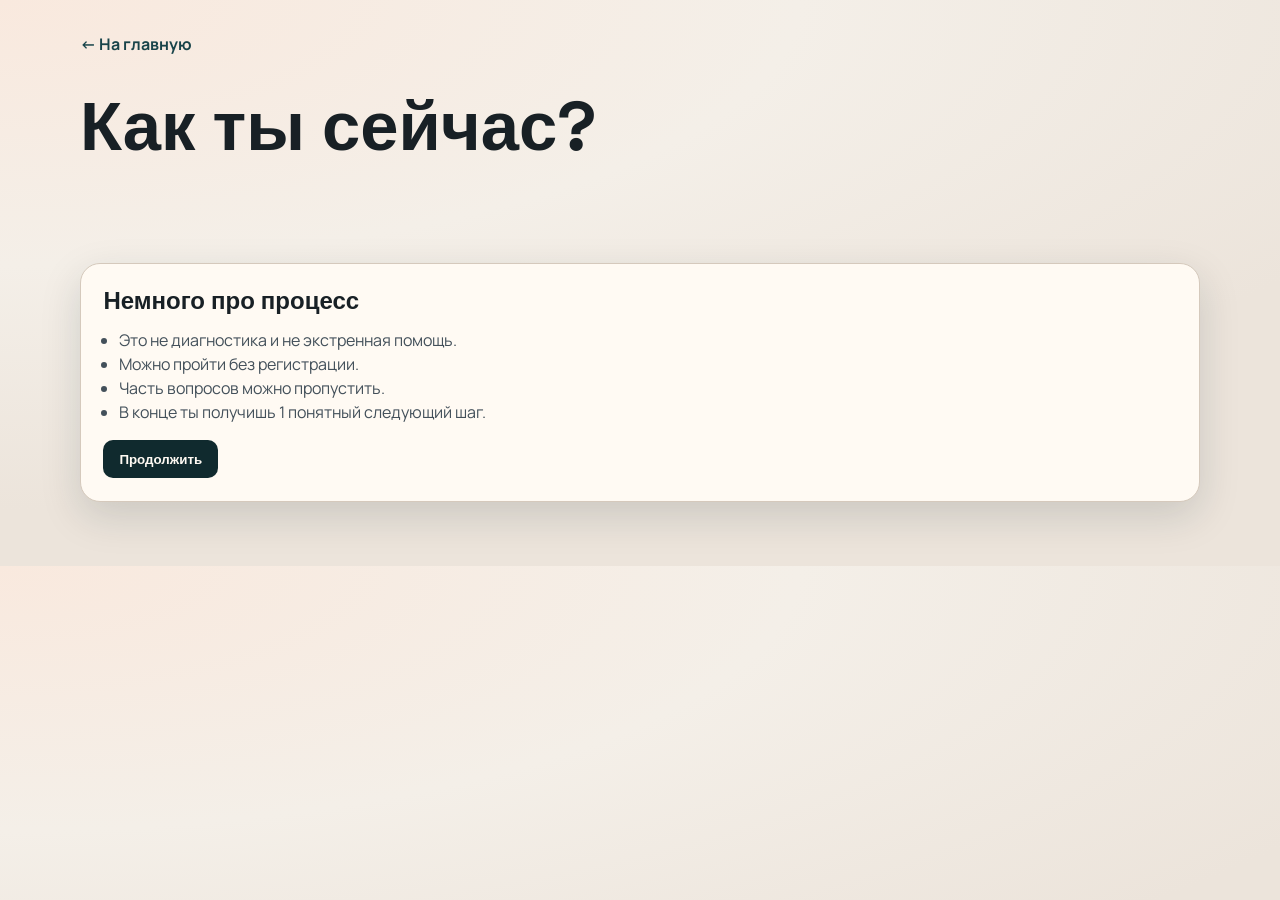
==== check.html @ 423d1447 "Add check flow screens and result-based interpretation" ====
<!doctype html>
<html lang="ru">
  <head>
    <meta charset="UTF-8" />
    <meta name="viewport" content="width=device-width, initial-scale=1.0" />
    <title>Как ты сейчас?</title>
    <link rel="preconnect" href="https://fonts.googleapis.com" />
    <link rel="preconnect" href="https://fonts.gstatic.com" crossorigin />
    <link
      href="https://fonts.googleapis.com/css2?family=Manrope:wght@400;500;700;800&family=Space+Grotesk:wght@500;700&display=swap"
      rel="stylesheet"
    />
    <link rel="stylesheet" href="styles.css" />
  </head>
  <body class="articles-page">
    <main>
      <section class="page-top container">
        <a class="back-link" href="index.html">← На главную</a>
        <h1>Как ты сейчас?</h1>
      </section>

      <section class="section container">
        <div class="check-flow card" id="check-flow">
          <article class="check-screen check-screen--active" data-screen="0">
            <h2>Немного про процесс</h2>
            <ul class="check-bullets">
              <li>Это не диагностика и не экстренная помощь.</li>
              <li>Можно пройти без регистрации.</li>
              <li>Часть вопросов можно пропустить.</li>
              <li>В конце ты получишь 1 понятный следующий шаг.</li>
            </ul>
            <button class="check-btn" type="button" data-next="1">Продолжить</button>
          </article>

          <article class="check-screen" data-screen="1">
            <h2>Сколько тебе лет?</h2>
            <label class="check-label" for="age">Возраст</label>
            <select id="age" class="check-select">
              <option value="" selected>Выбери вариант</option>
              <option value="14-17">14-17</option>
              <option value="18-25">18-25</option>
            </select>
            <p class="error" id="age-error"></p>

            <div class="check-actions">
              <button class="check-btn check-btn--ghost" type="button" data-prev="0">Назад</button>
              <button class="check-btn" type="button" id="age-next">Продолжить</button>
            </div>
          </article>

          <article class="check-screen" data-screen="2">
            <h2>WHO-5</h2>
            <p class="check-subtitle">Отметь вариант для каждого утверждения за последние 2 недели.</p>
            <details class="check-hint">
              <summary>Зачем мы это спрашиваем</summary>
              <p>Чтобы понять, это больше похоже на временный спад или на устойчивое снижение самочувствия.</p>
            </details>

            <form id="who5-form" class="who5-form">
              <fieldset>
                <legend>Я чувствую себя бодрой(-ым) и в хорошем настроении.</legend>
                <select name="q1">
                  <option value="" selected>Можно пропустить</option>
                  <option value="5">Все время</option>
                  <option value="4">Большую часть времени</option>
                  <option value="3">Более половины времени</option>
                  <option value="2">Менее половины времени</option>
                  <option value="1">Некоторое время</option>
                  <option value="0">Никогда</option>
                </select>
              </fieldset>

              <fieldset>
                <legend>Я чувствую себя спокойной(-ым) и раскованной(-ым).</legend>
                <select name="q2">
                  <option value="" selected>Можно пропустить</option>
                  <option value="5">Все время</option>
                  <option value="4">Большую часть времени</option>
                  <option value="3">Более половины времени</option>
                  <option value="2">Менее половины времени</option>
                  <option value="1">Некоторое время</option>
                  <option value="0">Никогда</option>
                </select>
              </fieldset>

              <fieldset>
                <legend>Я чувствую себя активной(-ым) и энергичной(-ым).</legend>
                <select name="q3">
                  <option value="" selected>Можно пропустить</option>
                  <option value="5">Все время</option>
                  <option value="4">Большую часть времени</option>
                  <option value="3">Более половины времени</option>
                  <option value="2">Менее половины времени</option>
                  <option value="1">Некоторое время</option>
                  <option value="0">Никогда</option>
                </select>
              </fieldset>

              <fieldset>
                <legend>Я просыпаюсь и чувствую себя свежей(-им) и отдохнувшей(-им).</legend>
                <select name="q4">
                  <option value="" selected>Можно пропустить</option>
                  <option value="5">Все время</option>
                  <option value="4">Большую часть времени</option>
                  <option value="3">Более половины времени</option>
                  <option value="2">Менее половины времени</option>
                  <option value="1">Некоторое время</option>
                  <option value="0">Никогда</option>
                </select>
              </fieldset>

              <fieldset>
                <legend>Каждый день со мной происходят вещи, представляющие для меня интерес.</legend>
                <select name="q5">
                  <option value="" selected>Можно пропустить</option>
                  <option value="5">Все время</option>
                  <option value="4">Большую часть времени</option>
                  <option value="3">Более половины времени</option>
                  <option value="2">Менее половины времени</option>
                  <option value="1">Некоторое время</option>
                  <option value="0">Никогда</option>
                </select>
              </fieldset>
            </form>

            <div class="check-actions">
              <button class="check-btn check-btn--ghost" type="button" data-prev="1">Назад</button>
              <button class="check-btn" type="button" id="who5-next">Продолжить</button>
            </div>
          </article>

          <article class="check-screen" data-screen="3">
            <h2>Как это влияет на жизнь</h2>
            <details class="check-hint">
              <summary>Зачем мы это спрашиваем</summary>
              <p>Потому что важно как эмоции влияют на учёбу, работу, отношения и повседневный ритм.</p>
            </details>

            <form id="functioning-form" class="who5-form">
              <fieldset>
                <legend>Учёба, работа или обычные дела давались мне тяжелее, чем обычно.</legend>
                <select name="f1">
                  <option value="" selected>Можно пропустить</option>
                  <option value="0">Совсем нет</option>
                  <option value="1">Немного</option>
                  <option value="2">Заметно</option>
                  <option value="3">Сильно</option>
                  <option value="4">Почти постоянно</option>
                </select>
              </fieldset>

              <fieldset>
                <legend>Мне было трудно сосредоточиться или доводить дела до конца.</legend>
                <select name="f2">
                  <option value="" selected>Можно пропустить</option>
                  <option value="0">Совсем нет</option>
                  <option value="1">Немного</option>
                  <option value="2">Заметно</option>
                  <option value="3">Сильно</option>
                  <option value="4">Почти постоянно</option>
                </select>
              </fieldset>

              <fieldset>
                <legend>
                  Из-за внутреннего напряжения, усталости или переживаний я избегал(а) задач, людей или важных разговоров.
                </legend>
                <select name="f3">
                  <option value="" selected>Можно пропустить</option>
                  <option value="0">Совсем нет</option>
                  <option value="1">Немного</option>
                  <option value="2">Заметно</option>
                  <option value="3">Сильно</option>
                  <option value="4">Почти постоянно</option>
                </select>
              </fieldset>

              <fieldset>
                <legend>Сон, ритм дня или уровень энергии мешали мне жить так, как хотелось бы.</legend>
                <select name="f4">
                  <option value="" selected>Можно пропустить</option>
                  <option value="0">Совсем нет</option>
                  <option value="1">Немного</option>
                  <option value="2">Заметно</option>
                  <option value="3">Сильно</option>
                  <option value="4">Почти постоянно</option>
                </select>
              </fieldset>
            </form>
            <p class="error" id="functioning-error"></p>
            <div class="check-actions">
              <button class="check-btn check-btn--ghost" type="button" data-prev="2">Назад</button>
              <button class="check-btn" type="button" id="functioning-next">Продолжить</button>
            </div>
          </article>

          <article class="check-screen" data-screen="4">
            <h2>Запрос: желания, опора, выбор</h2>
            <details class="check-hint">
              <summary>Зачем мы это спрашиваем</summary>
              <p>Желания, смыслы и цели важны и могут по-разному влиять на эмоции, а эмоции на них.</p>
            </details>

            <form id="direction-form" class="who5-form">
              <fieldset>
                <legend>Мне трудно понять, чего я на самом деле хочу.</legend>
                <select name="d1">
                  <option value="" selected>Можно пропустить</option>
                  <option value="1">Совсем не похоже</option>
                  <option value="2">Скорее не похоже</option>
                  <option value="3">И да и нет</option>
                  <option value="4">Скорее похоже</option>
                  <option value="5">Очень похоже</option>
                </select>
              </fieldset>
              <fieldset>
                <legend>Мои текущие цели больше похожи на «надо», чем на «хочу».</legend>
                <select name="d2">
                  <option value="" selected>Можно пропустить</option>
                  <option value="1">Совсем не похоже</option>
                  <option value="2">Скорее не похоже</option>
                  <option value="3">И да и нет</option>
                  <option value="4">Скорее похоже</option>
                  <option value="5">Очень похоже</option>
                </select>
              </fieldset>
              <fieldset>
                <legend>У того, чем я живу сейчас, есть для меня личный смысл.</legend>
                <select name="d3">
                  <option value="" selected>Можно пропустить</option>
                  <option value="1">Совсем не похоже</option>
                  <option value="2">Скорее не похоже</option>
                  <option value="3">И да и нет</option>
                  <option value="4">Скорее похоже</option>
                  <option value="5">Очень похоже</option>
                </select>
              </fieldset>
              <fieldset>
                <legend>Когда мне тяжело, у меня есть хотя бы один человек, рядом с которым можно быть собой.</legend>
                <select name="d4">
                  <option value="" selected>Можно пропустить</option>
                  <option value="1">Совсем не похоже</option>
                  <option value="2">Скорее не похоже</option>
                  <option value="3">И да и нет</option>
                  <option value="4">Скорее похоже</option>
                  <option value="5">Очень похоже</option>
                </select>
              </fieldset>
              <fieldset>
                <legend>Я чувствую, что могу влиять на свою жизнь, а не только подстраиваться под обстоятельства.</legend>
                <select name="d5">
                  <option value="" selected>Можно пропустить</option>
                  <option value="1">Совсем не похоже</option>
                  <option value="2">Скорее не похоже</option>
                  <option value="3">И да и нет</option>
                  <option value="4">Скорее похоже</option>
                  <option value="5">Очень похоже</option>
                </select>
              </fieldset>
              <fieldset>
                <legend>Когда нужно принимать решение, я обычно понимаю, на что могу опереться в себе.</legend>
                <select name="d6">
                  <option value="" selected>Можно пропустить</option>
                  <option value="1">Совсем не похоже</option>
                  <option value="2">Скорее не похоже</option>
                  <option value="3">И да и нет</option>
                  <option value="4">Скорее похоже</option>
                  <option value="5">Очень похоже</option>
                </select>
              </fieldset>
            </form>
            <p class="error" id="direction-error"></p>
            <div class="check-actions">
              <button class="check-btn check-btn--ghost" type="button" data-prev="3">Назад</button>
              <button class="check-btn" type="button" id="direction-next">Показать следующий шаг</button>
            </div>
          </article>

          <article class="check-screen" data-screen="5">
            <h2>Следующий шаг</h2>
            <p id="result-text" class="result-headline"></p>
            <div class="metrics-grid">
              <article class="metric-card">
                <h3>Эмоции сейчас</h3>
                <p class="metric-name">WHO-5 / 0–100</p>
                <p class="metric-value" id="metric-who5">—</p>
              </article>
              <article class="metric-card">
                <h3>Как это влияет на жизнь</h3>
                <p class="metric-name">Functioning / 0–4</p>
                <p class="metric-value" id="metric-functioning">—</p>
              </article>
              <article class="metric-card">
                <h3>Запрос: желания, опора, выбор</h3>
                <p class="metric-name">Direction / 0–100</p>
                <p class="metric-value" id="metric-direction">—</p>
              </article>
            </div>

            <div class="result-overloaded" id="result-overloaded" hidden>
              <p>
                Похоже, это уже не просто сложная неделя: ресурс заметно просел, и это влияет на повседневную жизнь.
              </p>
              <p><strong>3 наблюдения:</strong></p>
              <ul class="check-bullets">
                <li>Сейчас у тебя мало восстановления и интереса</li>
                <li>Это уже мешает учёбе, делам или ритму жизни</li>
                <li>Тебе может быть полезнее не только контент, но и живая регулярная поддержка</li>
              </ul>
              <div class="check-actions">
                <a class="onboarding__cta" href="index.html#discuss">Перейти в чат</a>
                <a class="onboarding__cta onboarding__cta--light" href="index.html#read">Послушать опыт других</a>
                <a class="onboarding__cta onboarding__cta--light" href="articles.html">Почитать статью</a>
              </div>
            </div>

            <div class="check-actions" id="result-default-actions">
              <a class="onboarding__cta" href="index.html#discuss">Обсудить со специалистом</a>
              <a class="onboarding__cta onboarding__cta--light" href="index.html#read">Пока изучить статьи</a>
            </div>
          </article>
        </div>
      </section>
    </main>
    <script src="check.js"></script>
  </body>
</html>
---- styles.css ----
:root {
  --bg: #f4efe8;
  --bg-strong: #102a2e;
  --surface: #fffaf3;
  --ink: #182025;
  --ink-soft: #43505a;
  --accent: #e96f2b;
  --mint: #3ea890;
  --line: #d5c9bc;
  --shadow: 0 14px 40px rgba(16, 42, 46, 0.15);
}

*,
*::before,
*::after {
  box-sizing: border-box;
}

html,
body {
  margin: 0;
  padding: 0;
  scroll-behavior: smooth;
}

body {
  font-family: "Manrope", sans-serif;
  background: radial-gradient(140% 90% at 0% 0%, #fbe9db 0%, var(--bg) 48%, #ede6dd 100%);
  color: var(--ink);
  line-height: 1.5;
}

.container {
  width: min(1120px, calc(100% - 2.5rem));
  margin: 0 auto;
}

.hero {
  position: relative;
  min-height: 78vh;
  color: #fffaf3;
  overflow: hidden;
}

.hero__backdrop {
  position: absolute;
  inset: 0;
  background:
    radial-gradient(circle at 72% 18%, rgba(233, 111, 43, 0.35), transparent 32%),
    radial-gradient(circle at 20% 90%, rgba(62, 168, 144, 0.3), transparent 38%),
    linear-gradient(130deg, #1e3d44, #102a2e 60%);
}

.topbar {
  position: relative;
  z-index: 2;
  display: flex;
  justify-content: space-between;
  align-items: center;
  padding: 1.3rem 0 0;
}

.brand {
  font-family: "Space Grotesk", sans-serif;
  font-size: 1.2rem;
  font-weight: 700;
  letter-spacing: 0.05em;
}

.menu {
  margin: 0;
  padding: 0;
  list-style: none;
  display: flex;
  gap: 0.9rem;
}

.menu a {
  text-decoration: none;
  color: #fffaf3;
  font-weight: 700;
  font-size: 0.95rem;
  opacity: 0.92;
  border-bottom: 1px solid transparent;
}

.menu a:hover {
  opacity: 1;
  border-bottom-color: rgba(255, 250, 243, 0.8);
}

.hero__content {
  position: relative;
  z-index: 1;
  padding: 6rem 0 5.5rem;
}

h1,
h2,
h3 {
  font-family: "Space Grotesk", sans-serif;
  line-height: 1.2;
  margin: 0 0 0.7rem;
}

h1 {
  margin-top: 1.1rem;
  font-size: clamp(2rem, 7vw, 4.3rem);
  max-width: 920px;
}

.hero__content p {
  max-width: 700px;
  font-size: clamp(1rem, 2vw, 1.2rem);
  margin: 0;
}

.hero__chips {
  display: flex;
  flex-wrap: wrap;
  list-style: none;
  margin: 1.3rem 0 0;
  padding: 0;
  gap: 0.6rem;
}

.hero__chips li {
  padding: 0.4rem 0.8rem;
  border-radius: 999px;
  background: rgba(255, 250, 243, 0.13);
  border: 1px solid rgba(255, 250, 243, 0.3);
  font-size: 0.93rem;
}

.section {
  padding: 4rem 0;
}

.card {
  border-radius: 20px;
  border: 1px solid var(--line);
  background: var(--surface);
  box-shadow: var(--shadow);
}

.roles,
.co-design__grid,
.library,
.diagnostics,
.chat__grid,
.principles {
  display: grid;
  gap: 1rem;
}

.principles {
  grid-template-columns: repeat(3, minmax(0, 1fr));
}

.principle {
  padding: 1.2rem;
  border-color: #c8d5cf;
  background:
    linear-gradient(180deg, rgba(62, 168, 144, 0.08), rgba(255, 250, 243, 1) 42%),
    var(--surface);
}

.library {
  grid-template-columns: repeat(2, minmax(0, 1fr));
}

.library .card,
.diagnostics .card {
  padding: 1.2rem;
}

.card-link {
  display: block;
  text-decoration: none;
  color: inherit;
  transition: transform 140ms ease, box-shadow 140ms ease;
}

.card-link:hover {
  transform: translateY(-1px);
  box-shadow: 0 12px 24px rgba(16, 42, 46, 0.2);
}

.card-link__cta {
  display: inline-block;
  margin-top: 0.8rem;
  font-weight: 800;
  color: #13444b;
  border-bottom: 1px solid #13444b;
}

.library ul {
  margin: 0.7rem 0 0;
  padding-left: 1rem;
  color: var(--ink-soft);
}

.diagnostics {
  grid-template-columns: repeat(3, minmax(0, 1fr));
}

.onboarding {
  padding: 1.4rem;
  background:
    radial-gradient(circle at right top, rgba(233, 111, 43, 0.11), transparent 38%),
    var(--surface);
}

.symptom-tags {
  list-style: none;
  margin: 0.8rem 0 0.2rem;
  padding: 0;
  display: flex;
  gap: 0.4rem;
  flex-wrap: wrap;
}

.symptom-tags li a {
  display: inline-block;
  padding: 0.25rem 0.6rem;
  border-radius: 999px;
  font-size: 0.78rem;
  font-weight: 800;
  color: #12353a;
  background: #d4efe6;
  border: 1px solid #a8d8c9;
  text-decoration: none;
}

.onboarding__quote {
  margin-top: 1rem;
  font-size: 1.12rem;
  font-weight: 700;
}

.onboarding__value {
  margin-top: 0.55rem;
  color: var(--ink-soft);
}

.onboarding__actions {
  margin-top: 1rem;
}

.onboarding__cta {
  display: inline-block;
  text-decoration: none;
  border-radius: 10px;
  padding: 0.72rem 1rem;
  background: var(--bg-strong);
  color: #fffaf3;
  font-weight: 700;
}

.onboarding__cta--light {
  background: transparent;
  color: var(--bg-strong);
  border: 1px solid var(--bg-strong);
}

.check-flow {
  padding: 1.4rem;
}

.check-screen {
  display: none;
}

.check-screen--active {
  display: block;
}

.check-bullets {
  margin: 0.8rem 0 1rem;
  padding-left: 1rem;
  color: var(--ink-soft);
}

.check-subtitle {
  color: var(--ink-soft);
}

.check-hint {
  margin: 0.9rem 0;
  padding: 0.65rem 0.8rem;
  border: 1px solid var(--line);
  border-radius: 12px;
  background: #fff8f0;
}

.check-hint summary {
  font-weight: 700;
  cursor: pointer;
}

.check-label {
  display: inline-block;
  margin-bottom: 0.35rem;
  font-weight: 700;
}

.check-select,
.who5-form select {
  width: 100%;
  max-width: 420px;
  border: 1px solid #cdbeb1;
  border-radius: 10px;
  padding: 0.6rem 0.7rem;
  font: inherit;
  background: #fffdf9;
}

.check-actions {
  margin-top: 1rem;
  display: flex;
  gap: 0.6rem;
  flex-wrap: wrap;
}

.check-btn {
  border: none;
  border-radius: 10px;
  padding: 0.72rem 1rem;
  background: var(--bg-strong);
  color: #fffaf3;
  font-weight: 700;
  cursor: pointer;
}

.check-btn--ghost {
  background: transparent;
  color: var(--bg-strong);
  border: 1px solid var(--bg-strong);
}

.who5-form {
  display: grid;
  gap: 0.8rem;
  margin-top: 1rem;
}

.result-headline {
  margin: 0 0 0.8rem;
  font-family: "Space Grotesk", sans-serif;
  font-size: 1.2rem;
  font-weight: 700;
}

.metrics-grid {
  display: grid;
  grid-template-columns: repeat(3, minmax(0, 1fr));
  gap: 0.7rem;
  margin-bottom: 1rem;
}

.metric-card {
  border: 1px solid var(--line);
  border-radius: 14px;
  padding: 0.8rem;
  background: #fff9f3;
}

.metric-name {
  color: var(--ink-soft);
  font-size: 0.9rem;
}

.metric-value {
  font-family: "Space Grotesk", sans-serif;
  font-size: 1.45rem;
  font-weight: 700;
  margin-top: 0.3rem;
}

.result-overloaded {
  margin: 0 0 1rem;
}

.result-overloaded p {
  margin: 0 0 0.45rem;
}

button {
  border: none;
  border-radius: 10px;
  padding: 0.72rem 1rem;
  background: var(--bg-strong);
  color: #fffaf3;
  font-weight: 700;
  cursor: pointer;
  transition: transform 140ms ease, box-shadow 140ms ease;
}

button:hover {
  transform: translateY(-1px);
  box-shadow: 0 8px 14px rgba(16, 42, 46, 0.18);
}

.roles {
  grid-template-columns: repeat(3, minmax(0, 1fr));
}

.roles .card {
  padding: 1.2rem;
}

.co-design {
  padding: 1.4rem;
  background:
    radial-gradient(circle at right top, rgba(233, 111, 43, 0.08), transparent 40%),
    var(--surface);
}

.co-design__grid {
  grid-template-columns: repeat(2, minmax(0, 1fr));
}

.chat {
  padding: 1.4rem;
}

.chat__grid {
  grid-template-columns: repeat(2, minmax(0, 1fr));
  margin-bottom: 1rem;
}

.section--cta {
  padding-top: 1.3rem;
}

.cta {
  padding: 2rem;
  border-radius: 22px;
  background: var(--bg-strong);
  color: #fffaf3;
  box-shadow: var(--shadow);
}

.cta button {
  background: var(--accent);
}

.footer {
  padding: 2rem 0 2.5rem;
  color: #6a737a;
}

.articles-page {
  background: radial-gradient(120% 90% at 0% 0%, #f9e9de 0%, var(--bg) 52%, #ece4db 100%);
}

.page-top {
  padding: 2rem 0 1.3rem;
}

.back-link {
  display: inline-block;
  margin-bottom: 0.7rem;
  color: #18444a;
  font-weight: 700;
  text-decoration: none;
}

.articles-list {
  display: grid;
  gap: 1rem;
}

.article-item {
  padding: 1.2rem;
}

.article-item p {
  color: var(--ink-soft);
}

.section,
.hero__content,
.roles .card,
.co-design,
.cta {
  animation: rise 0.7s ease both;
}

@keyframes rise {
  from {
    transform: translateY(12px);
    opacity: 0;
  }
  to {
    transform: translateY(0);
    opacity: 1;
  }
}

@media (max-width: 960px) {
  .roles,
  .co-design__grid,
  .diagnostics,
  .library,
  .chat__grid,
  .principles {
    grid-template-columns: 1fr 1fr;
  }

  .metrics-grid {
    grid-template-columns: 1fr;
  }
}

@media (max-width: 720px) {
  .topbar {
    align-items: flex-start;
    gap: 0.6rem;
    flex-direction: column;
  }

  .menu {
    flex-wrap: wrap;
    gap: 0.55rem 0.9rem;
  }

  .container {
    width: min(1120px, calc(100% - 1.4rem));
  }

  .section {
    padding: 3rem 0;
  }

  .roles,
  .co-design__grid,
  .diagnostics,
  .library,
  .chat__grid,
  .principles {
    grid-template-columns: 1fr;
  }
}
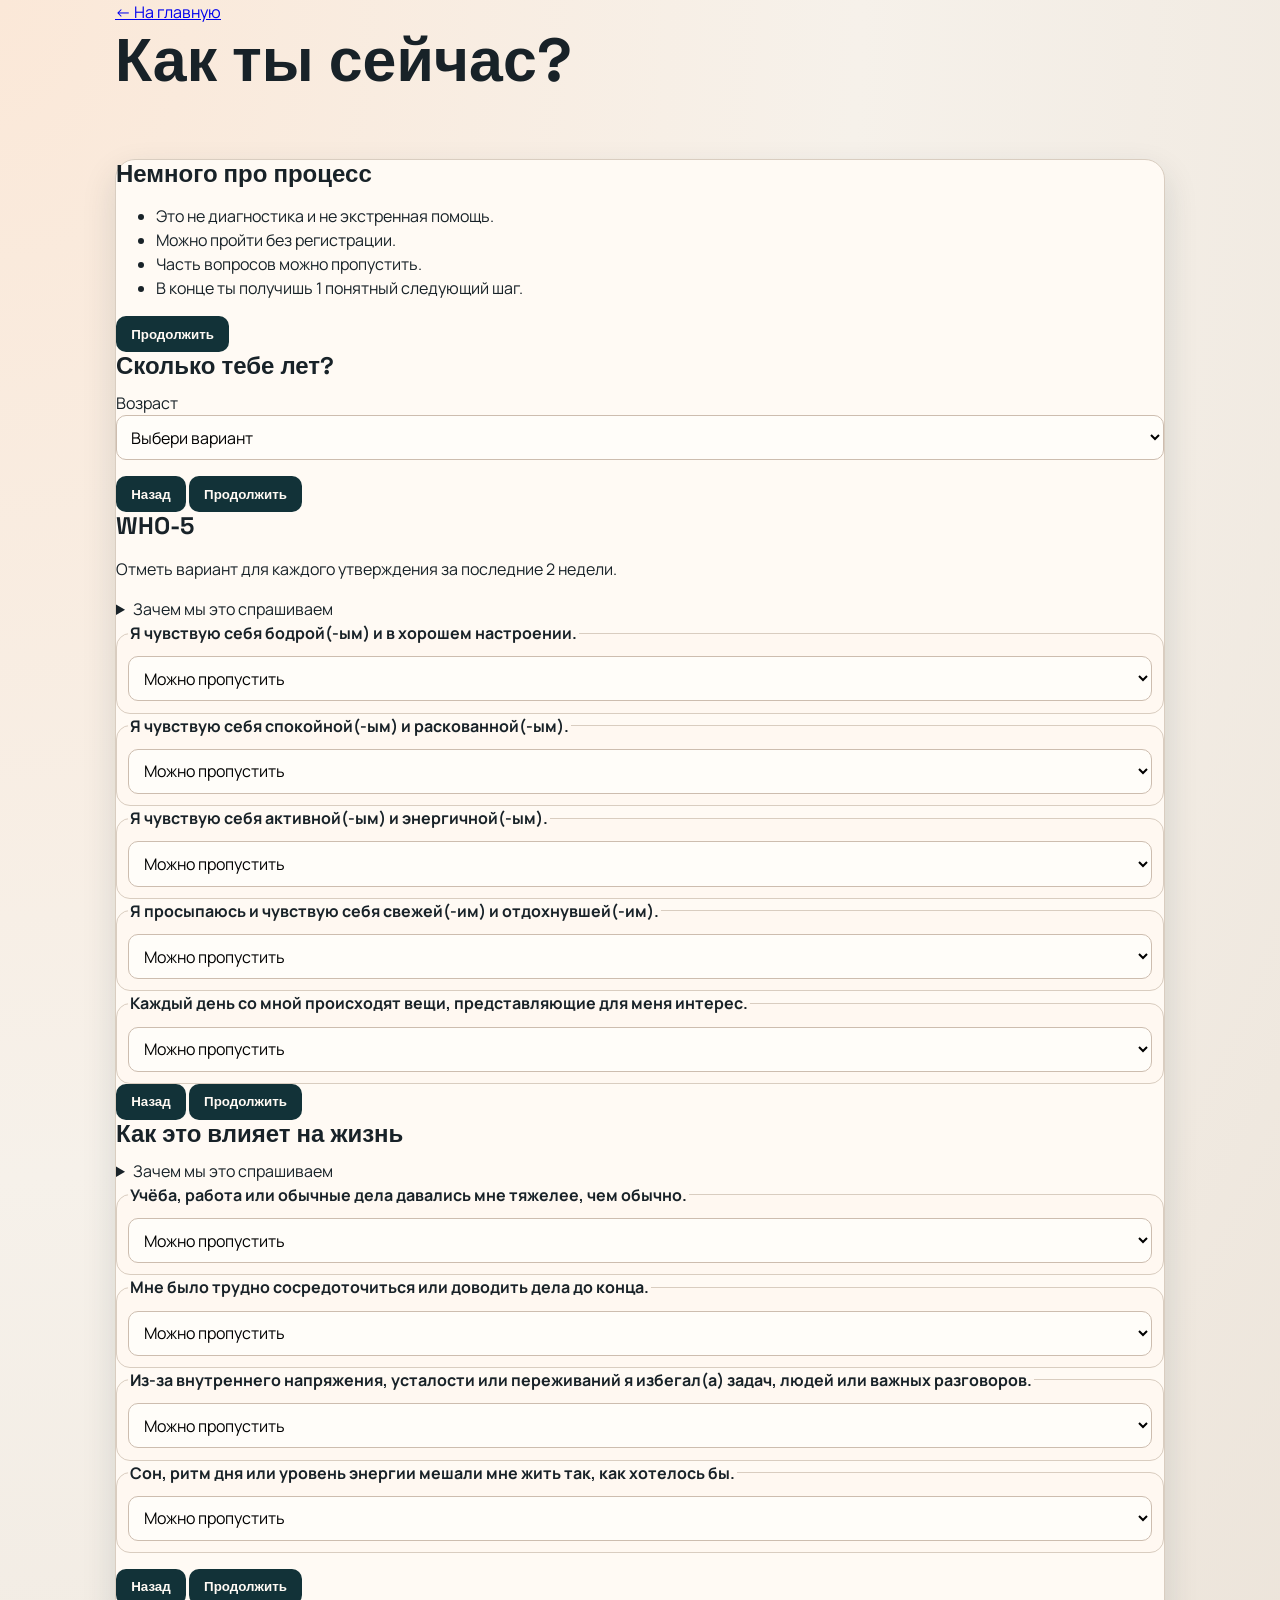
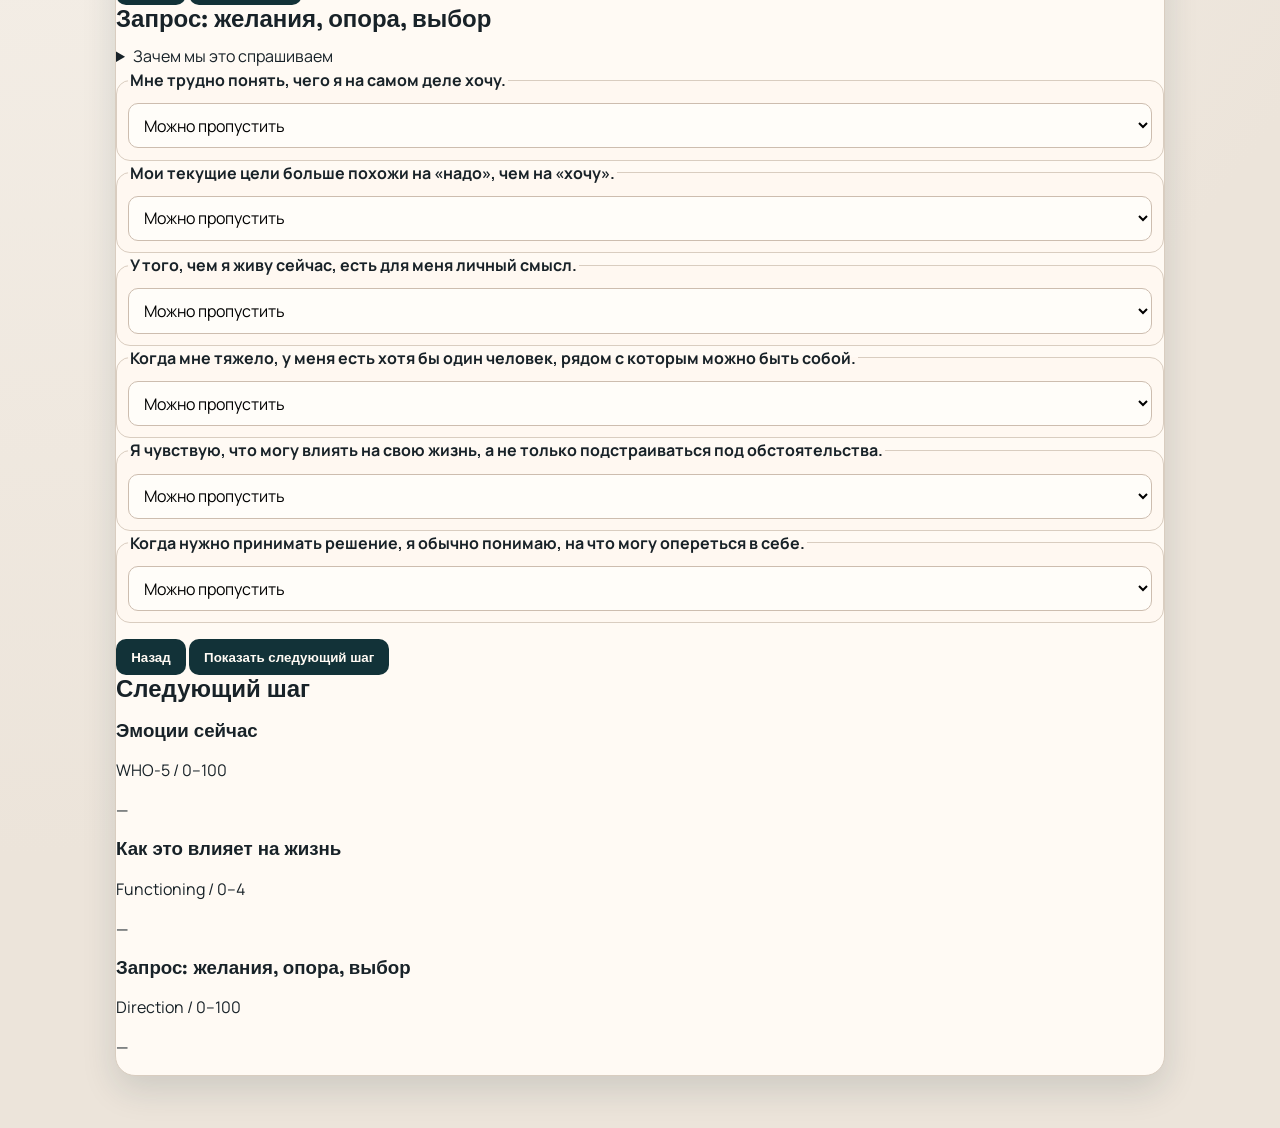
==== commit b538f00c: "Add remaining project files and updates" ====
--- a/check.html
+++ b/check.html
@@ -299,7 +299,7 @@
 
             <div class="result-overloaded" id="result-overloaded" hidden>
               <p>
-                Похоже, это уже не просто сложная неделя: ресурс заметно просел, и это влияет на повседневную жизнь.
+                Это уже не просто сложная неделя: ресурс заметно просел, и это влияет на повседневную жизнь.
               </p>
               <p><strong>3 наблюдения:</strong></p>
               <ul class="check-bullets">
@@ -308,16 +308,14 @@
                 <li>Тебе может быть полезнее не только контент, но и живая регулярная поддержка</li>
               </ul>
               <div class="check-actions">
-                <a class="onboarding__cta" href="index.html#discuss">Перейти в чат</a>
+                <a class="onboarding__cta" href="https://bemeta.co/" target="_blank" rel="noopener noreferrer">
+                  Подобрать специалиста
+                </a>
                 <a class="onboarding__cta onboarding__cta--light" href="index.html#read">Послушать опыт других</a>
                 <a class="onboarding__cta onboarding__cta--light" href="articles.html">Почитать статью</a>
               </div>
             </div>
 
-            <div class="check-actions" id="result-default-actions">
-              <a class="onboarding__cta" href="index.html#discuss">Обсудить со специалистом</a>
-              <a class="onboarding__cta onboarding__cta--light" href="index.html#read">Пока изучить статьи</a>
-            </div>
           </article>
         </div>
       </section>
--- a/styles.css
+++ b/styles.css
@@ -1,13 +1,13 @@
 :root {
-  --bg: #f4efe8;
-  --bg-strong: #102a2e;
-  --surface: #fffaf3;
-  --ink: #182025;
-  --ink-soft: #43505a;
+  --bg: #f6f1ea;
+  --surface: #fffaf4;
+  --ink: #182228;
+  --ink-soft: #485661;
+  --line: #d9cdc0;
+  --deep: #123238;
   --accent: #e96f2b;
   --mint: #3ea890;
-  --line: #d5c9bc;
-  --shadow: 0 14px 40px rgba(16, 42, 46, 0.15);
+  --shadow: 0 14px 34px rgba(18, 50, 56, 0.14);
 }
 
 *,
@@ -25,20 +25,19 @@
 
 body {
   font-family: "Manrope", sans-serif;
-  background: radial-gradient(140% 90% at 0% 0%, #fbe9db 0%, var(--bg) 48%, #ede6dd 100%);
+  background: radial-gradient(140% 90% at 0% 0%, #fbe8d8 0%, var(--bg) 48%, #ece4da 100%);
   color: var(--ink);
   line-height: 1.5;
 }
 
 .container {
-  width: min(1120px, calc(100% - 2.5rem));
+  width: min(1050px, calc(100% - 1.4rem));
   margin: 0 auto;
 }
 
 .hero {
   position: relative;
-  min-height: 78vh;
-  color: #fffaf3;
+  color: #fffaf4;
   overflow: hidden;
 }
 
@@ -46,25 +45,28 @@
   position: absolute;
   inset: 0;
   background:
-    radial-gradient(circle at 72% 18%, rgba(233, 111, 43, 0.35), transparent 32%),
-    radial-gradient(circle at 20% 90%, rgba(62, 168, 144, 0.3), transparent 38%),
-    linear-gradient(130deg, #1e3d44, #102a2e 60%);
+    radial-gradient(circle at 78% 16%, rgba(233, 111, 43, 0.35), transparent 32%),
+    radial-gradient(circle at 16% 90%, rgba(62, 168, 144, 0.3), transparent 36%),
+    linear-gradient(132deg, #1f444c, #123238 62%);
+}
+
+.topbar,
+.hero__content {
+  position: relative;
+  z-index: 1;
 }
 
 .topbar {
-  position: relative;
-  z-index: 2;
   display: flex;
+  align-items: center;
   justify-content: space-between;
-  align-items: center;
-  padding: 1.3rem 0 0;
+  padding: 1rem 0 0;
 }
 
 .brand {
   font-family: "Space Grotesk", sans-serif;
-  font-size: 1.2rem;
-  font-weight: 700;
-  letter-spacing: 0.05em;
+  font-size: 1.24rem;
+  font-weight: 700;
 }
 
 .menu {
@@ -72,68 +74,64 @@
   padding: 0;
   list-style: none;
   display: flex;
-  gap: 0.9rem;
+  flex-wrap: wrap;
+  gap: 0.8rem;
 }
 
 .menu a {
+  color: #fffaf4;
   text-decoration: none;
-  color: #fffaf3;
-  font-weight: 700;
-  font-size: 0.95rem;
-  opacity: 0.92;
+  font-weight: 700;
+  font-size: 0.92rem;
   border-bottom: 1px solid transparent;
 }
 
 .menu a:hover {
-  opacity: 1;
-  border-bottom-color: rgba(255, 250, 243, 0.8);
+  border-bottom-color: rgba(255, 250, 244, 0.8);
 }
 
 .hero__content {
-  position: relative;
-  z-index: 1;
-  padding: 6rem 0 5.5rem;
+  padding: 3rem 0 3.4rem;
 }
 
 h1,
 h2,
-h3 {
+h3,
+h4 {
   font-family: "Space Grotesk", sans-serif;
   line-height: 1.2;
-  margin: 0 0 0.7rem;
+  margin: 0 0 0.65rem;
 }
 
 h1 {
-  margin-top: 1.1rem;
-  font-size: clamp(2rem, 7vw, 4.3rem);
+  font-size: clamp(2rem, 8vw, 3.8rem);
   max-width: 920px;
 }
 
 .hero__content p {
-  max-width: 700px;
-  font-size: clamp(1rem, 2vw, 1.2rem);
+  max-width: 760px;
   margin: 0;
 }
 
 .hero__chips {
+  margin: 1rem 0 0;
+  padding: 0;
+  list-style: none;
   display: flex;
   flex-wrap: wrap;
-  list-style: none;
-  margin: 1.3rem 0 0;
-  padding: 0;
-  gap: 0.6rem;
+  gap: 0.5rem;
 }
 
 .hero__chips li {
-  padding: 0.4rem 0.8rem;
+  padding: 0.35rem 0.72rem;
   border-radius: 999px;
-  background: rgba(255, 250, 243, 0.13);
-  border: 1px solid rgba(255, 250, 243, 0.3);
-  font-size: 0.93rem;
+  border: 1px solid rgba(255, 250, 244, 0.38);
+  background: rgba(255, 250, 244, 0.12);
+  font-size: 0.9rem;
 }
 
 .section {
-  padding: 4rem 0;
+  padding: 2.6rem 0;
 }
 
 .card {
@@ -143,402 +141,164 @@
   box-shadow: var(--shadow);
 }
 
-.roles,
-.co-design__grid,
-.library,
-.diagnostics,
-.chat__grid,
-.principles {
-  display: grid;
-  gap: 1rem;
-}
-
-.principles {
-  grid-template-columns: repeat(3, minmax(0, 1fr));
-}
-
-.principle {
+.onboarding {
   padding: 1.2rem;
-  border-color: #c8d5cf;
-  background:
-    linear-gradient(180deg, rgba(62, 168, 144, 0.08), rgba(255, 250, 243, 1) 42%),
-    var(--surface);
-}
-
-.library {
-  grid-template-columns: repeat(2, minmax(0, 1fr));
-}
-
-.library .card,
-.diagnostics .card {
-  padding: 1.2rem;
-}
-
-.card-link {
-  display: block;
-  text-decoration: none;
-  color: inherit;
-  transition: transform 140ms ease, box-shadow 140ms ease;
-}
-
-.card-link:hover {
-  transform: translateY(-1px);
-  box-shadow: 0 12px 24px rgba(16, 42, 46, 0.2);
-}
-
-.card-link__cta {
-  display: inline-block;
-  margin-top: 0.8rem;
-  font-weight: 800;
-  color: #13444b;
-  border-bottom: 1px solid #13444b;
-}
-
-.library ul {
-  margin: 0.7rem 0 0;
-  padding-left: 1rem;
-  color: var(--ink-soft);
-}
-
-.diagnostics {
-  grid-template-columns: repeat(3, minmax(0, 1fr));
-}
-
-.onboarding {
-  padding: 1.4rem;
-  background:
-    radial-gradient(circle at right top, rgba(233, 111, 43, 0.11), transparent 38%),
-    var(--surface);
 }
 
 .symptom-tags {
   list-style: none;
-  margin: 0.8rem 0 0.2rem;
+  margin: 0.8rem 0;
   padding: 0;
   display: flex;
-  gap: 0.4rem;
+  gap: 0.45rem;
   flex-wrap: wrap;
 }
 
-.symptom-tags li a {
-  display: inline-block;
-  padding: 0.25rem 0.6rem;
+.symptom-tags li {
+  padding: 0.28rem 0.58rem;
   border-radius: 999px;
-  font-size: 0.78rem;
-  font-weight: 800;
-  color: #12353a;
-  background: #d4efe6;
-  border: 1px solid #a8d8c9;
-  text-decoration: none;
-}
-
-.onboarding__quote {
-  margin-top: 1rem;
-  font-size: 1.12rem;
-  font-weight: 700;
+  font-size: 0.8rem;
+  font-weight: 700;
+  color: #134248;
+  background: #daf2ea;
+  border: 1px solid #a8d9ca;
 }
 
 .onboarding__value {
-  margin-top: 0.55rem;
-  color: var(--ink-soft);
-}
-
-.onboarding__actions {
-  margin-top: 1rem;
-}
-
-.onboarding__cta {
+  color: var(--ink-soft);
+}
+
+.cta {
   display: inline-block;
   text-decoration: none;
+  margin-top: 0.85rem;
+  padding: 0.72rem 1rem;
   border-radius: 10px;
-  padding: 0.72rem 1rem;
-  background: var(--bg-strong);
-  color: #fffaf3;
-  font-weight: 700;
-}
-
-.onboarding__cta--light {
-  background: transparent;
-  color: var(--bg-strong);
-  border: 1px solid var(--bg-strong);
-}
-
-.check-flow {
-  padding: 1.4rem;
-}
-
-.check-screen {
-  display: none;
-}
-
-.check-screen--active {
-  display: block;
-}
-
-.check-bullets {
-  margin: 0.8rem 0 1rem;
+  background: var(--deep);
+  color: #fffaf4;
+  font-weight: 700;
+}
+
+.lead {
+  color: var(--ink-soft);
+  margin-bottom: 0.8rem;
+}
+
+.lead--schedule {
+  margin-top: -0.25rem;
+}
+
+.cards {
+  display: grid;
+  gap: 0.85rem;
+}
+
+.cards--2 {
+  grid-template-columns: 1fr;
+}
+
+.cards--3 {
+  grid-template-columns: 1fr;
+}
+
+.podcast,
+.checklist {
+  padding: 1.1rem;
+}
+
+.podcast__date {
+  margin: 0 0 0.7rem;
+  color: var(--ink-soft);
+}
+
+.checklist ul {
+  margin: 0.6rem 0 0;
   padding-left: 1rem;
   color: var(--ink-soft);
-}
-
-.check-subtitle {
-  color: var(--ink-soft);
-}
-
-.check-hint {
-  margin: 0.9rem 0;
-  padding: 0.65rem 0.8rem;
-  border: 1px solid var(--line);
-  border-radius: 12px;
-  background: #fff8f0;
-}
-
-.check-hint summary {
-  font-weight: 700;
-  cursor: pointer;
-}
-
-.check-label {
-  display: inline-block;
-  margin-bottom: 0.35rem;
-  font-weight: 700;
-}
-
-.check-select,
-.who5-form select {
-  width: 100%;
-  max-width: 420px;
-  border: 1px solid #cdbeb1;
-  border-radius: 10px;
-  padding: 0.6rem 0.7rem;
-  font: inherit;
-  background: #fffdf9;
-}
-
-.check-actions {
-  margin-top: 1rem;
-  display: flex;
-  gap: 0.6rem;
-  flex-wrap: wrap;
-}
-
-.check-btn {
-  border: none;
-  border-radius: 10px;
-  padding: 0.72rem 1rem;
-  background: var(--bg-strong);
-  color: #fffaf3;
-  font-weight: 700;
-  cursor: pointer;
-}
-
-.check-btn--ghost {
-  background: transparent;
-  color: var(--bg-strong);
-  border: 1px solid var(--bg-strong);
-}
-
-.who5-form {
-  display: grid;
-  gap: 0.8rem;
-  margin-top: 1rem;
-}
-
-.result-headline {
-  margin: 0 0 0.8rem;
-  font-family: "Space Grotesk", sans-serif;
-  font-size: 1.2rem;
-  font-weight: 700;
-}
-
-.metrics-grid {
-  display: grid;
-  grid-template-columns: repeat(3, minmax(0, 1fr));
-  gap: 0.7rem;
-  margin-bottom: 1rem;
-}
-
-.metric-card {
-  border: 1px solid var(--line);
-  border-radius: 14px;
-  padding: 0.8rem;
-  background: #fff9f3;
-}
-
-.metric-name {
-  color: var(--ink-soft);
-  font-size: 0.9rem;
-}
-
-.metric-value {
-  font-family: "Space Grotesk", sans-serif;
-  font-size: 1.45rem;
-  font-weight: 700;
-  margin-top: 0.3rem;
-}
-
-.result-overloaded {
-  margin: 0 0 1rem;
-}
-
-.result-overloaded p {
-  margin: 0 0 0.45rem;
 }
 
 button {
   border: none;
   border-radius: 10px;
-  padding: 0.72rem 1rem;
-  background: var(--bg-strong);
-  color: #fffaf3;
+  padding: 0.65rem 0.95rem;
+  background: var(--deep);
+  color: #fffaf4;
   font-weight: 700;
   cursor: pointer;
-  transition: transform 140ms ease, box-shadow 140ms ease;
-}
-
-button:hover {
-  transform: translateY(-1px);
-  box-shadow: 0 8px 14px rgba(16, 42, 46, 0.18);
-}
-
-.roles {
-  grid-template-columns: repeat(3, minmax(0, 1fr));
-}
-
-.roles .card {
-  padding: 1.2rem;
-}
-
-.co-design {
-  padding: 1.4rem;
-  background:
-    radial-gradient(circle at right top, rgba(233, 111, 43, 0.08), transparent 40%),
-    var(--surface);
-}
-
-.co-design__grid {
-  grid-template-columns: repeat(2, minmax(0, 1fr));
-}
-
-.chat {
-  padding: 1.4rem;
-}
-
-.chat__grid {
-  grid-template-columns: repeat(2, minmax(0, 1fr));
-  margin-bottom: 1rem;
-}
-
-.section--cta {
-  padding-top: 1.3rem;
-}
-
-.cta {
-  padding: 2rem;
-  border-radius: 22px;
-  background: var(--bg-strong);
-  color: #fffaf3;
-  box-shadow: var(--shadow);
-}
-
-.cta button {
-  background: var(--accent);
+}
+
+button[disabled] {
+  opacity: 0.6;
+  cursor: not-allowed;
+}
+
+.state-form {
+  display: grid;
+  gap: 0.75rem;
+}
+
+fieldset {
+  margin: 0;
+  border: 1px solid var(--line);
+  border-radius: 14px;
+  padding: 0.7rem;
+  background: #fff8f1;
+}
+
+legend {
+  font-weight: 700;
+}
+
+select {
+  width: 100%;
+  border: 1px solid #cdbdaf;
+  border-radius: 10px;
+  padding: 0.6rem 0.65rem;
+  background: #fffdf9;
+  font: inherit;
+}
+
+.error {
+  margin: 0;
+  min-height: 1rem;
+  color: #b03c3c;
+  font-weight: 700;
+}
+
+.result {
+  margin-top: 1rem;
+  padding: 1.1rem;
+}
+
+.result p,
+.result ul {
+  color: var(--ink-soft);
+}
+
+.result ul {
+  margin: 0.5rem 0 0;
+  padding-left: 1rem;
 }
 
 .footer {
-  padding: 2rem 0 2.5rem;
-  color: #6a737a;
-}
-
-.articles-page {
-  background: radial-gradient(120% 90% at 0% 0%, #f9e9de 0%, var(--bg) 52%, #ece4db 100%);
-}
-
-.page-top {
-  padding: 2rem 0 1.3rem;
-}
-
-.back-link {
-  display: inline-block;
-  margin-bottom: 0.7rem;
-  color: #18444a;
-  font-weight: 700;
-  text-decoration: none;
-}
-
-.articles-list {
-  display: grid;
-  gap: 1rem;
-}
-
-.article-item {
-  padding: 1.2rem;
-}
-
-.article-item p {
-  color: var(--ink-soft);
-}
-
-.section,
-.hero__content,
-.roles .card,
-.co-design,
-.cta {
-  animation: rise 0.7s ease both;
-}
-
-@keyframes rise {
-  from {
-    transform: translateY(12px);
-    opacity: 0;
+  padding: 2rem 0 2.4rem;
+  color: #66757f;
+}
+
+@media (min-width: 820px) {
+  .container {
+    width: min(1050px, calc(100% - 2.4rem));
   }
-  to {
-    transform: translateY(0);
-    opacity: 1;
+
+  .section {
+    padding: 3.2rem 0;
   }
-}
-
-@media (max-width: 960px) {
-  .roles,
-  .co-design__grid,
-  .diagnostics,
-  .library,
-  .chat__grid,
-  .principles {
-    grid-template-columns: 1fr 1fr;
+
+  .cards--2 {
+    grid-template-columns: repeat(2, minmax(0, 1fr));
   }
 
-  .metrics-grid {
-    grid-template-columns: 1fr;
+  .cards--3 {
+    grid-template-columns: repeat(3, minmax(0, 1fr));
   }
 }
-
-@media (max-width: 720px) {
-  .topbar {
-    align-items: flex-start;
-    gap: 0.6rem;
-    flex-direction: column;
-  }
-
-  .menu {
-    flex-wrap: wrap;
-    gap: 0.55rem 0.9rem;
-  }
-
-  .container {
-    width: min(1120px, calc(100% - 1.4rem));
-  }
-
-  .section {
-    padding: 3rem 0;
-  }
-
-  .roles,
-  .co-design__grid,
-  .diagnostics,
-  .library,
-  .chat__grid,
-  .principles {
-    grid-template-columns: 1fr;
-  }
-}
